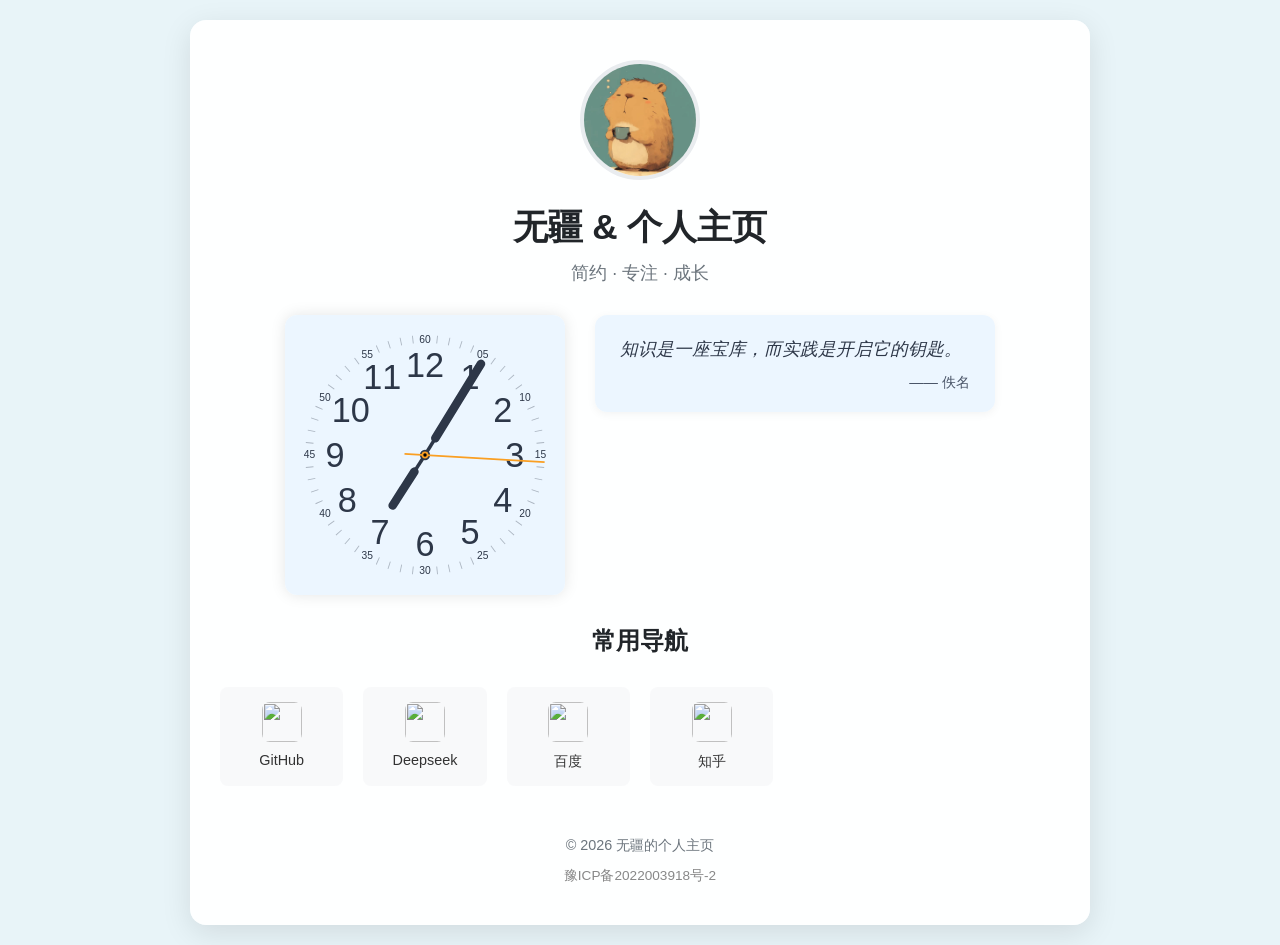
==== index.html @ eed53fff "init" ====
<!doctype html>
<html lang="zh-CN">
  <head>
    <meta charset="UTF-8" />
    <meta name="viewport" content="width=device-width, initial-scale=1.0" />
    <link rel="icon" href="./favicon.ico" />
    <title>无疆&个人主页</title>
    <style>
      * {
        margin: 0;
        padding: 0;
        box-sizing: border-box;
        font-family: 'Segoe UI', Tahoma, Geneva, Verdana, sans-serif;
      }

      body {
        background-color: #e8f4f8;
        color: #333;
        min-height: 100vh;
        display: flex;
        flex-direction: column;
        justify-content: center;
        align-items: center;
        padding: 20px;
      }

      .container {
        max-width: 900px;
        width: 100%;
        text-align: center;
        background: rgba(255, 255, 255, 0.92);
        padding: 40px 20px;
        border-radius: 16px;
        box-shadow: 0 8px 30px rgba(0, 0, 0, 0.1);
        backdrop-filter: blur(4px);
      }

      .header {
        margin-bottom: 30px;
      }

      .profile-img {
        width: 120px;
        height: 120px;
        border-radius: 50%;
        object-fit: cover;
        margin-bottom: 20px;
        border: 4px solid #e9ecef;
      }

      .name {
        font-size: 2.2rem;
        font-weight: 600;
        color: #212529;
        margin-bottom: 10px;
      }

      .title {
        font-size: 1.1rem;
        color: #6c757d;
        margin-bottom: 20px;
      }

      .center-row {
        display: flex;
        align-items: start;
        justify-content: center;
        gap: 30px;
        margin-bottom: 30px;
        flex-wrap: wrap;
      }

      .iframe-clock-wrapper {
        width: 280px;
        height: 280px;
        border: none;
        border-radius: 12px;
        overflow: hidden;
        box-shadow: 0 0 15px rgba(0, 0, 0, 0.1);
        flex-shrink: 0;
      }

      .quote-container {
        width: 400px;
        padding: 20px 25px;
        background: rgba(233, 245, 255, 0.85);
        border-radius: 12px;
        text-align: left;
        box-shadow: 0 2px 10px rgba(0, 0, 0, 0.05);
      }

      .quote-text {
        font-size: 1.1rem;
        line-height: 1.6;
        color: #2d3748;
        font-style: italic;
        margin-bottom: 10px;
      }

      .quote-author {
        font-size: 0.9rem;
        color: #4a5568;
        text-align: right;
      }

      .nav-section {
        margin: 30px 0;
      }

      .nav-title {
        font-size: 1.5rem;
        color: #212529;
        margin-bottom: 20px;
        font-weight: 600;
      }

      .nav-grid {
        display: grid;
        grid-template-columns: repeat(auto-fill, minmax(120px, 1fr));
        gap: 20px;
        padding: 10px;
      }

      .nav-item {
        display: flex;
        flex-direction: column;
        align-items: center;
        text-decoration: none;
        color: #333;
        padding: 15px 10px;
        border-radius: 8px;
        background: rgba(248, 249, 250, 0.9);
        transition: 0.3s;
      }

      .nav-item:hover {
        background: rgba(233, 236, 239, 0.95);
        transform: translateY(-2px);
        box-shadow: 0 4px 8px rgba(0, 0, 0, 0.08);
      }

      .nav-icon {
        width: 40px;
        height: 40px;
        margin-bottom: 10px;
        border-radius: 8px;
      }

      .nav-name {
        font-size: 0.9rem;
        font-weight: 500;
      }

      footer {
        margin-top: 40px;
        color: #6c757d;
        font-size: 0.9rem;
      }

      .beian {
        margin-top: 12px;
        font-size: 0.85rem;
        color: #888;
        text-align: center;
      }
      .beian a {
        color: #888;
        text-decoration: none;
      }

      @media (max-width: 680px) {
        .center-row {
          flex-direction: column;
          gap: 20px;
        }
        .iframe-clock-wrapper {
          width: 240px;
          height: 240px;
        }
        .quote-container {
          text-align: center;
        }
      }
    </style>
  </head>
  <body>
    <div class="container">
      <div class="header">
        <img src="./img/1.jpg" alt="头像" class="profile-img" />
        <h1 class="name">无疆 & 个人主页</h1>
        <p class="title">简约 · 专注 · 成长</p>
      </div>

      <div class="center-row">
        <iframe src="./timepiece/time.html" class="iframe-clock-wrapper" frameborder="0" scrolling="no" title="时钟">
        </iframe>

        <div class="quote-container">
          <p class="quote-text" id="quoteText">加载中...</p>
          <p class="quote-author" id="quoteAuthor">—— 加载中</p>
        </div>
      </div>

      <div class="nav-section">
        <h2 class="nav-title">常用导航</h2>
        <div class="nav-grid">
          <!-- <a href="https://www.baidu.com" target="_blank" class="nav-item">
            <img src="https://www.baidu.com/favicon.ico" class="nav-icon" />
            <span class="nav-name">百度</span>
          </a> -->
        </div>
      </div>

      <footer>© 2026 无疆的个人主页</footer>
      <div class="beian">
        <a href=" https://beian.miit.gov.cn/" target="_blank" rel="noopener">豫ICP备2022003918号-2</a>
      </div>
    </div>

    <script>
      async function getQuote() {
        try {
          const res = await fetch('https://api.quotable.io/random');
          const data = await res.json();
          document.getElementById('quoteText').innerText = data.content;
          document.getElementById('quoteAuthor').innerText = '—— ' + data.author;
        } catch (e) {
          document.getElementById('quoteText').innerText = '知识是一座宝库，而实践是开启它的钥匙。';
          document.getElementById('quoteAuthor').innerText = '—— 佚名';
        }
      }
      getQuote();
      setInterval(getQuote, 3600000);

      function setNavModule() {
        var siteList = [
          { name: 'GitHub', url: 'https://github.com', img: 'https://github.githubassets.com/favicons/favicon.svg' },
          {
            name: 'Deepseek',
            url: 'https://chat.deepseek.com/',
            img: 'https://fe-static.deepseek.com/chat/favicon.svg',
          },
          { name: '百度', url: 'https://www.baidu.com', img: 'https://www.baidu.com/favicon.ico' },
          { name: '知乎', url: 'https://www.zhihu.com', img: 'https://static.zhihu.com/heifetz/favicon.ico' },
        ];

        var navGrid = document.querySelector('.nav-grid');
        var htmlStr = '';
        siteList.forEach(function (site) {
          var navItem = document.createElement('a');
          navItem.href = site.url;
          navItem.target = '_blank';
          navItem.className = 'nav-item';
          htmlStr += `
           <a href="${site.url}" target="_blank" class="nav-item">
            <img src="${site.img}" class="nav-icon" />
            <span class="nav-name">${site.name}</span>
          </a>
          `;
        });
        navGrid.innerHTML = htmlStr;
      }
      setNavModule();
    </script>
  </body>
</html>
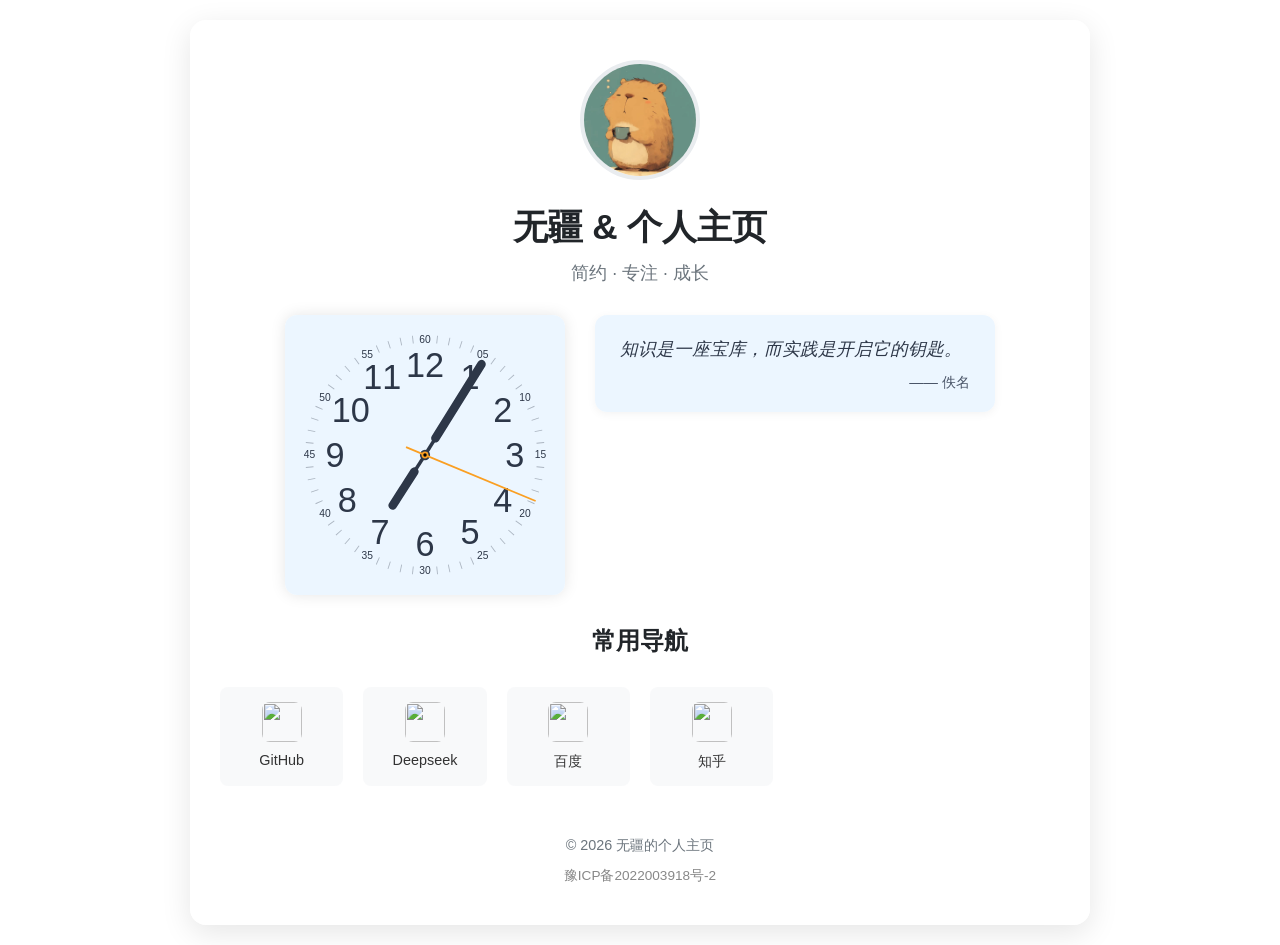
==== commit 444acfeb: "加入背景图片" ====
--- a/index.html
+++ b/index.html
@@ -22,13 +22,15 @@
         justify-content: center;
         align-items: center;
         padding: 20px;
+        background: url('./img/bg.jpg') no-repeat center center fixed;
+        background-size: 100% auto;
       }
 
       .container {
         max-width: 900px;
         width: 100%;
         text-align: center;
-        background: rgba(255, 255, 255, 0.92);
+        background: rgba(255, 255, 255, 0.5);
         padding: 40px 20px;
         border-radius: 16px;
         box-shadow: 0 8px 30px rgba(0, 0, 0, 0.1);
@@ -218,9 +220,14 @@
     </div>
 
     <script>
+      /**
+       * 获取随机名言并显示在页面上
+       * 使用了 quotable.io 的免费API，每次调用都会返回一条随机的名言
+       * 如果API请求失败，则显示一条默认的励志名言
+       */
       async function getQuote() {
         try {
-          const res = await fetch('https://api.quotable.io/random');
+          const res = await fetch('http://api.quotable.io/random');
           const data = await res.json();
           document.getElementById('quoteText').innerText = data.content;
           document.getElementById('quoteAuthor').innerText = '—— ' + data.author;
@@ -232,6 +239,11 @@
       getQuote();
       setInterval(getQuote, 3600000);
 
+      /**
+       * 设置常用导航模块
+       * 这里定义了一个包含常用网站信息的数组，每个对象包含网站名称、URL和图标URL
+       * 然后通过JavaScript动态生成HTML元素并插入到页面中，避免了在HTML中硬编码多个导航项
+       */
       function setNavModule() {
         var siteList = [
           { name: 'GitHub', url: 'https://github.com', img: 'https://github.githubassets.com/favicons/favicon.svg' },
@@ -261,6 +273,39 @@
         navGrid.innerHTML = htmlStr;
       }
       setNavModule();
+
+      /**
+       * 设置随机背景图片
+       * 使用了 picsum.photos 的免费API，每次调用都会返回一张随机的图片
+       * 通过预加载图片的方式，确保在图片完全加载后才设置为背景，避免页面闪烁
+       * 如果图片加载失败，则设置一张默认的备用图片作为背景
+       */
+      function setRandomBackground() {
+        // 设置一个较大的固定尺寸，适合桌面壁纸
+        var width = 1920;
+        var height = 1080;
+        // 核心：使用API的 /random 特性，并加上一个时间戳参数确保每次URL都不同，避免浏览器缓存旧图片
+        var imageUrl = `https://picsum.photos/${width}/${height}?random=${Date.now()}`;
+
+        // 一个重要的优化：使用JavaScript的Image对象预加载图片，等图片加载完再应用，避免闪烁 [citation:3][citation:8]
+        var img = new Image();
+        img.src = imageUrl;
+        img.onload = () => {
+          // 图片加载成功后，再设置为背景
+          document.body.style.backgroundImage = `url('${imageUrl}')`;
+          // 隐藏加载提示
+          const tip = document.querySelector('.loading-tip');
+          if (tip) tip.style.display = 'none';
+          console.log('新壁纸加载成功！');
+        };
+        img.onerror = () => {
+          console.error('壁纸加载失败，请检查网络或稍后重试。');
+          // 加载失败时可以设置一张默认图片
+          document.body.style.backgroundImage = `url('default-fallback.jpg')`;
+        };
+      }
+      window.onload = setRandomBackground;
+      setInterval(setRandomBackground, 3600000); // 3600000毫秒 = 1小时
     </script>
   </body>
 </html>
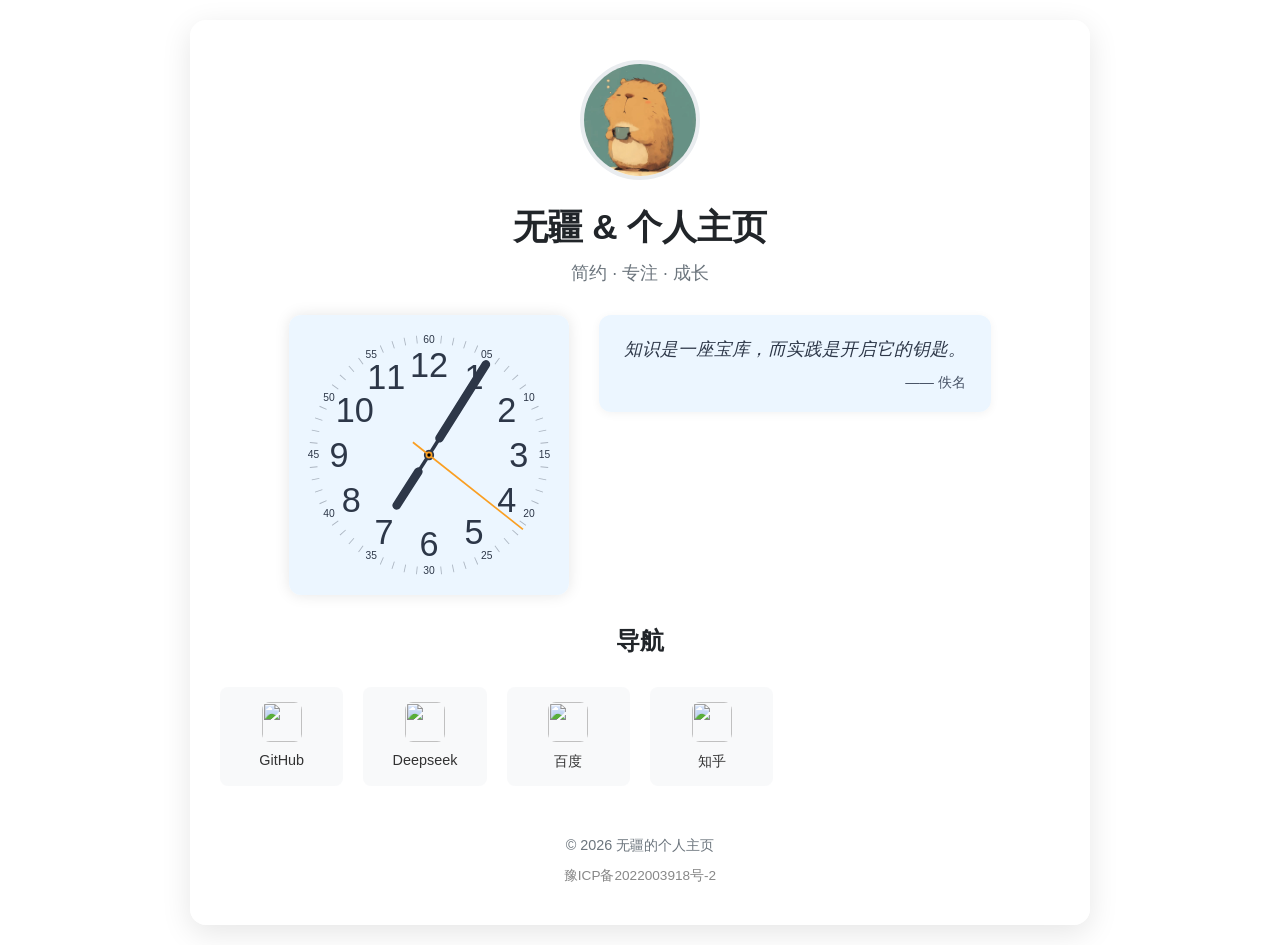
==== commit 97db2c0d: "优化" ====
--- a/index.html
+++ b/index.html
@@ -23,7 +23,7 @@
         align-items: center;
         padding: 20px;
         background: url('./img/bg.jpg') no-repeat center center fixed;
-        background-size: 100% auto;
+        background-size: cover;
       }
 
       .container {
@@ -72,6 +72,13 @@
         flex-wrap: wrap;
       }
 
+      @media (max-width: 668px) {
+        /* 屏幕宽度 ≤ 668px 时生效 */
+        .center-row {
+          align-items: center;
+        }
+      }
+
       .iframe-clock-wrapper {
         width: 280px;
         height: 280px;
@@ -83,7 +90,7 @@
       }
 
       .quote-container {
-        width: 400px;
+        max-width: 400px;
         padding: 20px 25px;
         background: rgba(233, 245, 255, 0.85);
         border-radius: 12px;
@@ -204,7 +211,7 @@
       </div>
 
       <div class="nav-section">
-        <h2 class="nav-title">常用导航</h2>
+        <h2 class="nav-title">导航</h2>
         <div class="nav-grid">
           <!-- <a href="https://www.baidu.com" target="_blank" class="nav-item">
             <img src="https://www.baidu.com/favicon.ico" class="nav-icon" />
@@ -221,16 +228,18 @@
 
     <script>
       /**
-       * 获取随机名言并显示在页面上
-       * 使用了 quotable.io 的免费API，每次调用都会返回一条随机的名言
-       * 如果API请求失败，则显示一条默认的励志名言
+       * 获取一言名言
+       * 这里使用了 async/await 来处理异步请求，代码更简洁易读
+       * 通过 try/catch 来捕获可能的错误，如果API请求失败，则显示一个默认的名言
+       * 每小时自动更新一次名言，保持内容的新鲜感
        */
       async function getQuote() {
         try {
-          const res = await fetch('http://api.quotable.io/random');
-          const data = await res.json();
-          document.getElementById('quoteText').innerText = data.content;
-          document.getElementById('quoteAuthor').innerText = '—— ' + data.author;
+          // 调用一言API的适配代码（替换getRandomQuote里的fetch部分）
+          const response = await fetch('https://v1.hitokoto.cn/');
+          const data = await response.json();
+          document.getElementById('quoteText').innerText = `"${data.hitokoto}"`;
+          document.getElementById('quoteAuthor').innerText = `— ${data.from_who || '佚名'}`;
         } catch (e) {
           document.getElementById('quoteText').innerText = '知识是一座宝库，而实践是开启它的钥匙。';
           document.getElementById('quoteAuthor').innerText = '—— 佚名';
@@ -285,7 +294,7 @@
         var width = 1920;
         var height = 1080;
         // 核心：使用API的 /random 特性，并加上一个时间戳参数确保每次URL都不同，避免浏览器缓存旧图片
-        var imageUrl = `https://picsum.photos/${width}/${height}?random=${Date.now()}`;
+        var imageUrl = `http://picsum.photos/${width}/${height}?random=${Date.now()}`;
 
         // 一个重要的优化：使用JavaScript的Image对象预加载图片，等图片加载完再应用，避免闪烁 [citation:3][citation:8]
         var img = new Image();
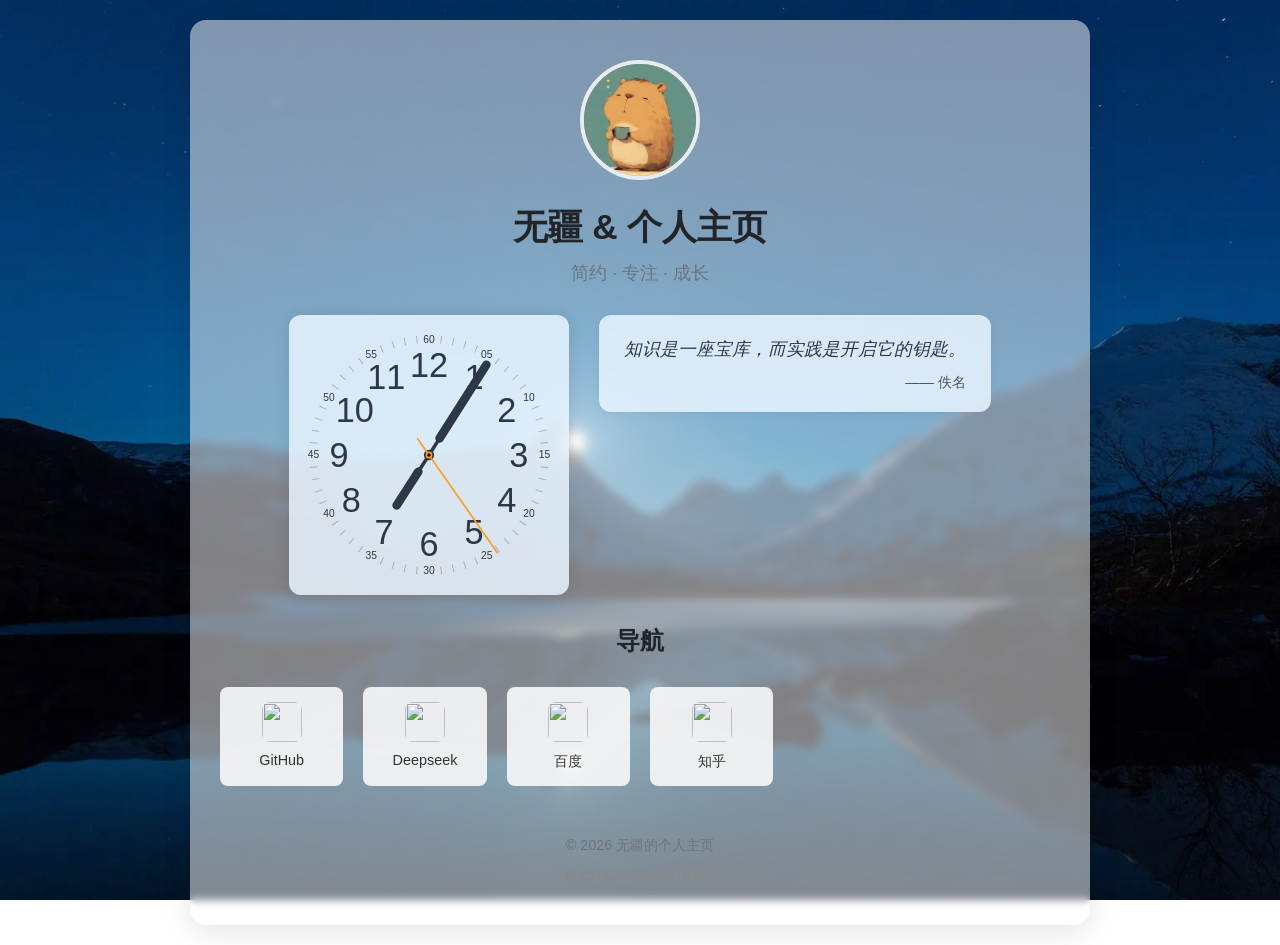
==== commit 8b88a046: "优化" ====
--- a/index.html
+++ b/index.html
@@ -22,7 +22,7 @@
         justify-content: center;
         align-items: center;
         padding: 20px;
-        background: url('./img/bg.jpg') no-repeat center center fixed;
+        background: url('') no-repeat center center fixed;
         background-size: cover;
       }
 
@@ -302,15 +302,12 @@
         img.onload = () => {
           // 图片加载成功后，再设置为背景
           document.body.style.backgroundImage = `url('${imageUrl}')`;
-          // 隐藏加载提示
-          const tip = document.querySelector('.loading-tip');
-          if (tip) tip.style.display = 'none';
           console.log('新壁纸加载成功！');
         };
         img.onerror = () => {
           console.error('壁纸加载失败，请检查网络或稍后重试。');
           // 加载失败时可以设置一张默认图片
-          document.body.style.backgroundImage = `url('default-fallback.jpg')`;
+          document.body.style.backgroundImage = `url('./img/bg.jpg')`;
         };
       }
       window.onload = setRandomBackground;
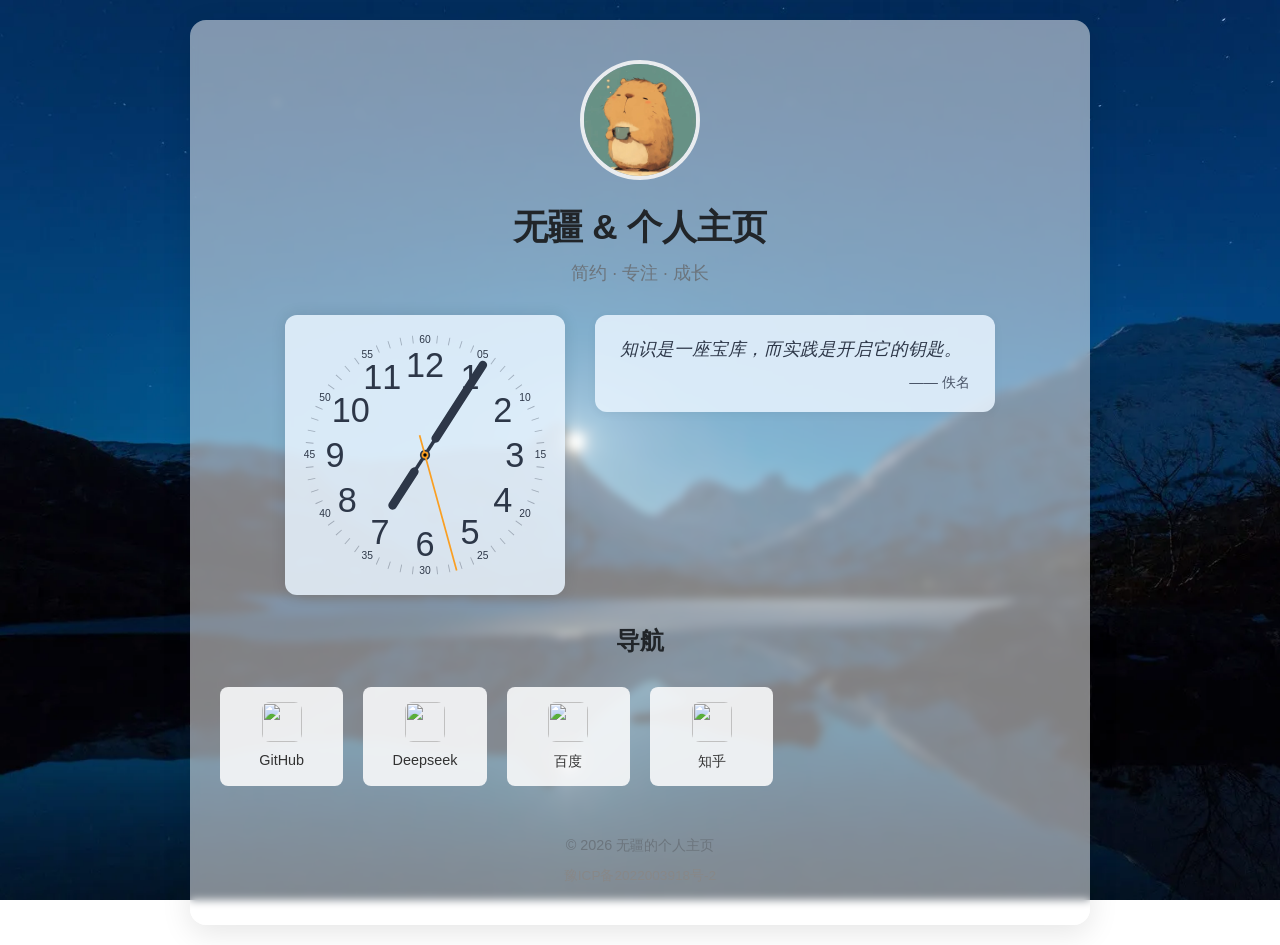
==== commit 0aef250d: "优化" ====
--- a/index.html
+++ b/index.html
@@ -72,8 +72,8 @@
         flex-wrap: wrap;
       }
 
-      @media (max-width: 668px) {
-        /* 屏幕宽度 ≤ 668px 时生效 */
+      @media (max-width: 680px) {
+        /* 屏幕宽度 ≤ 680px 时生效 */
         .center-row {
           align-items: center;
         }
@@ -96,6 +96,12 @@
         border-radius: 12px;
         text-align: left;
         box-shadow: 0 2px 10px rgba(0, 0, 0, 0.05);
+      }
+
+      @media (min-width: 788px) {
+        .quote-container {
+          width: 400px;
+        }
       }
 
       .quote-text {
@@ -185,9 +191,6 @@
         .iframe-clock-wrapper {
           width: 240px;
           height: 240px;
-        }
-        .quote-container {
-          text-align: center;
         }
       }
     </style>
